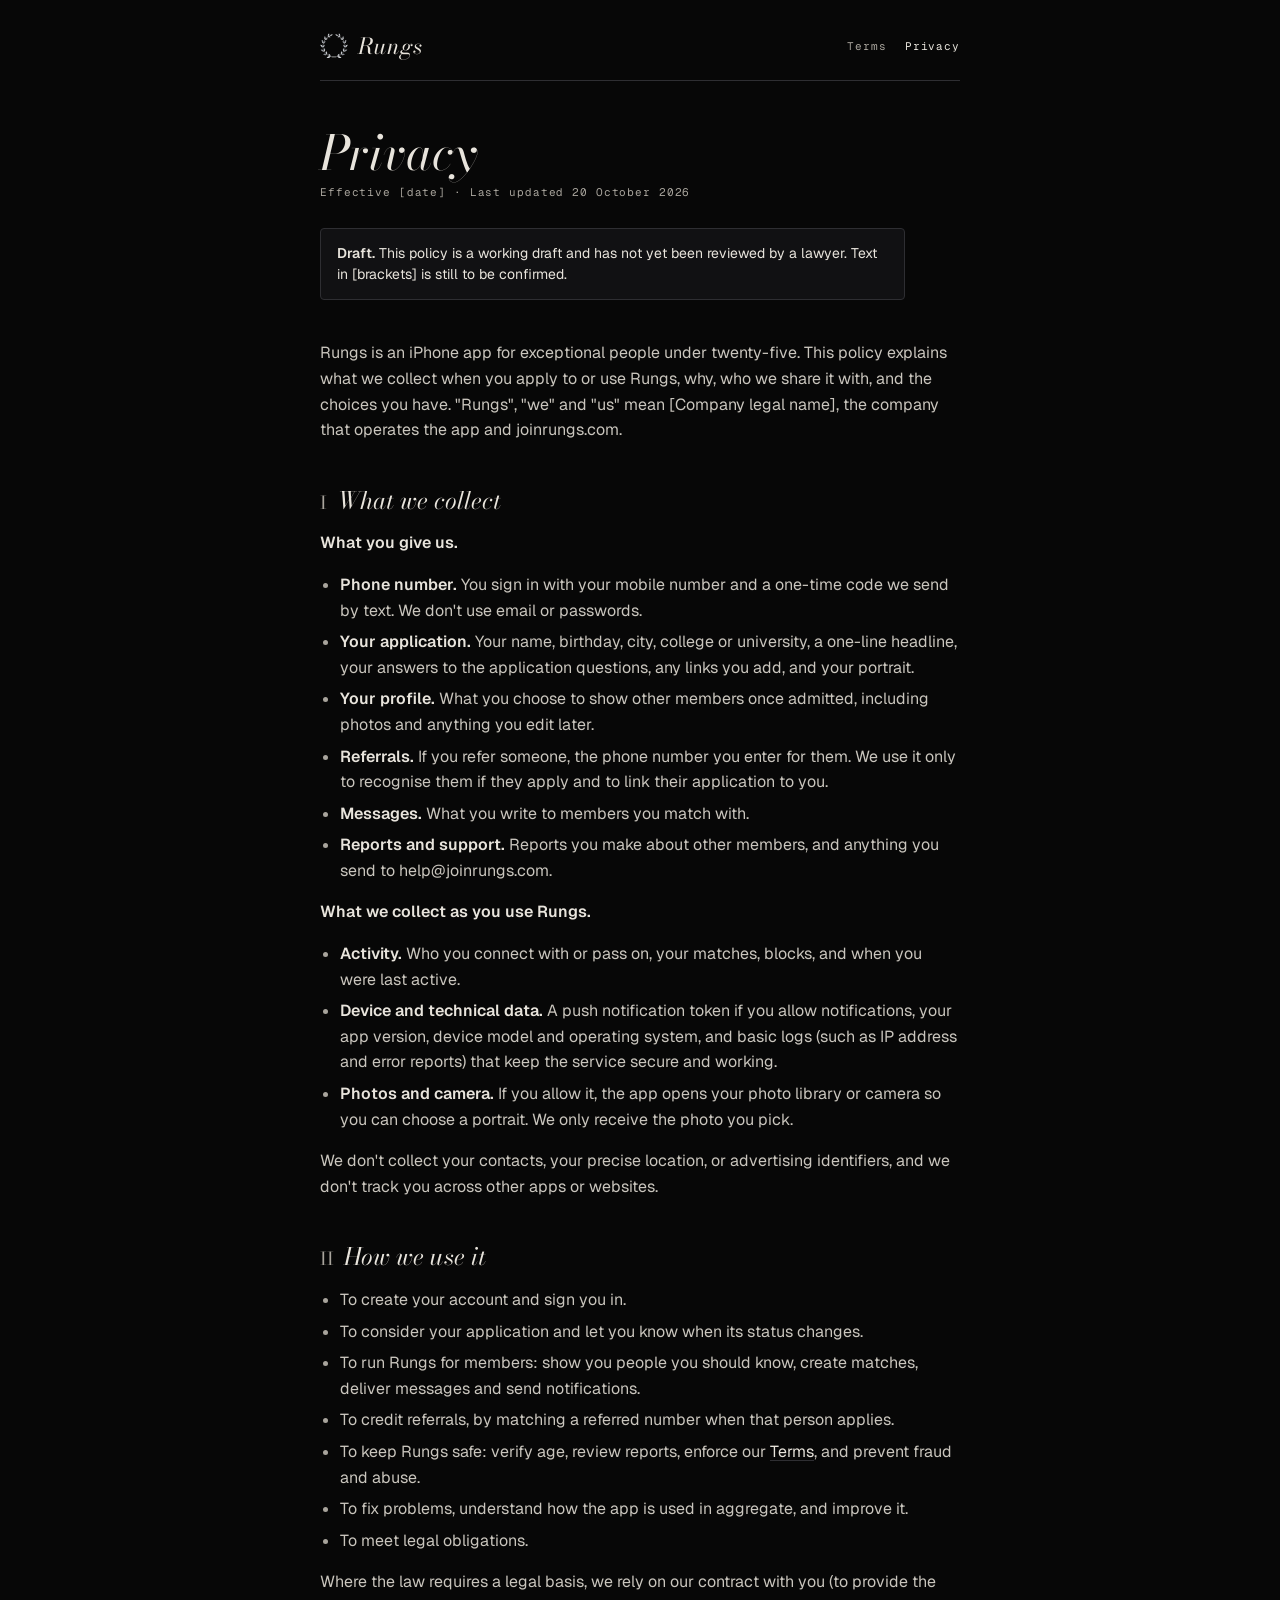
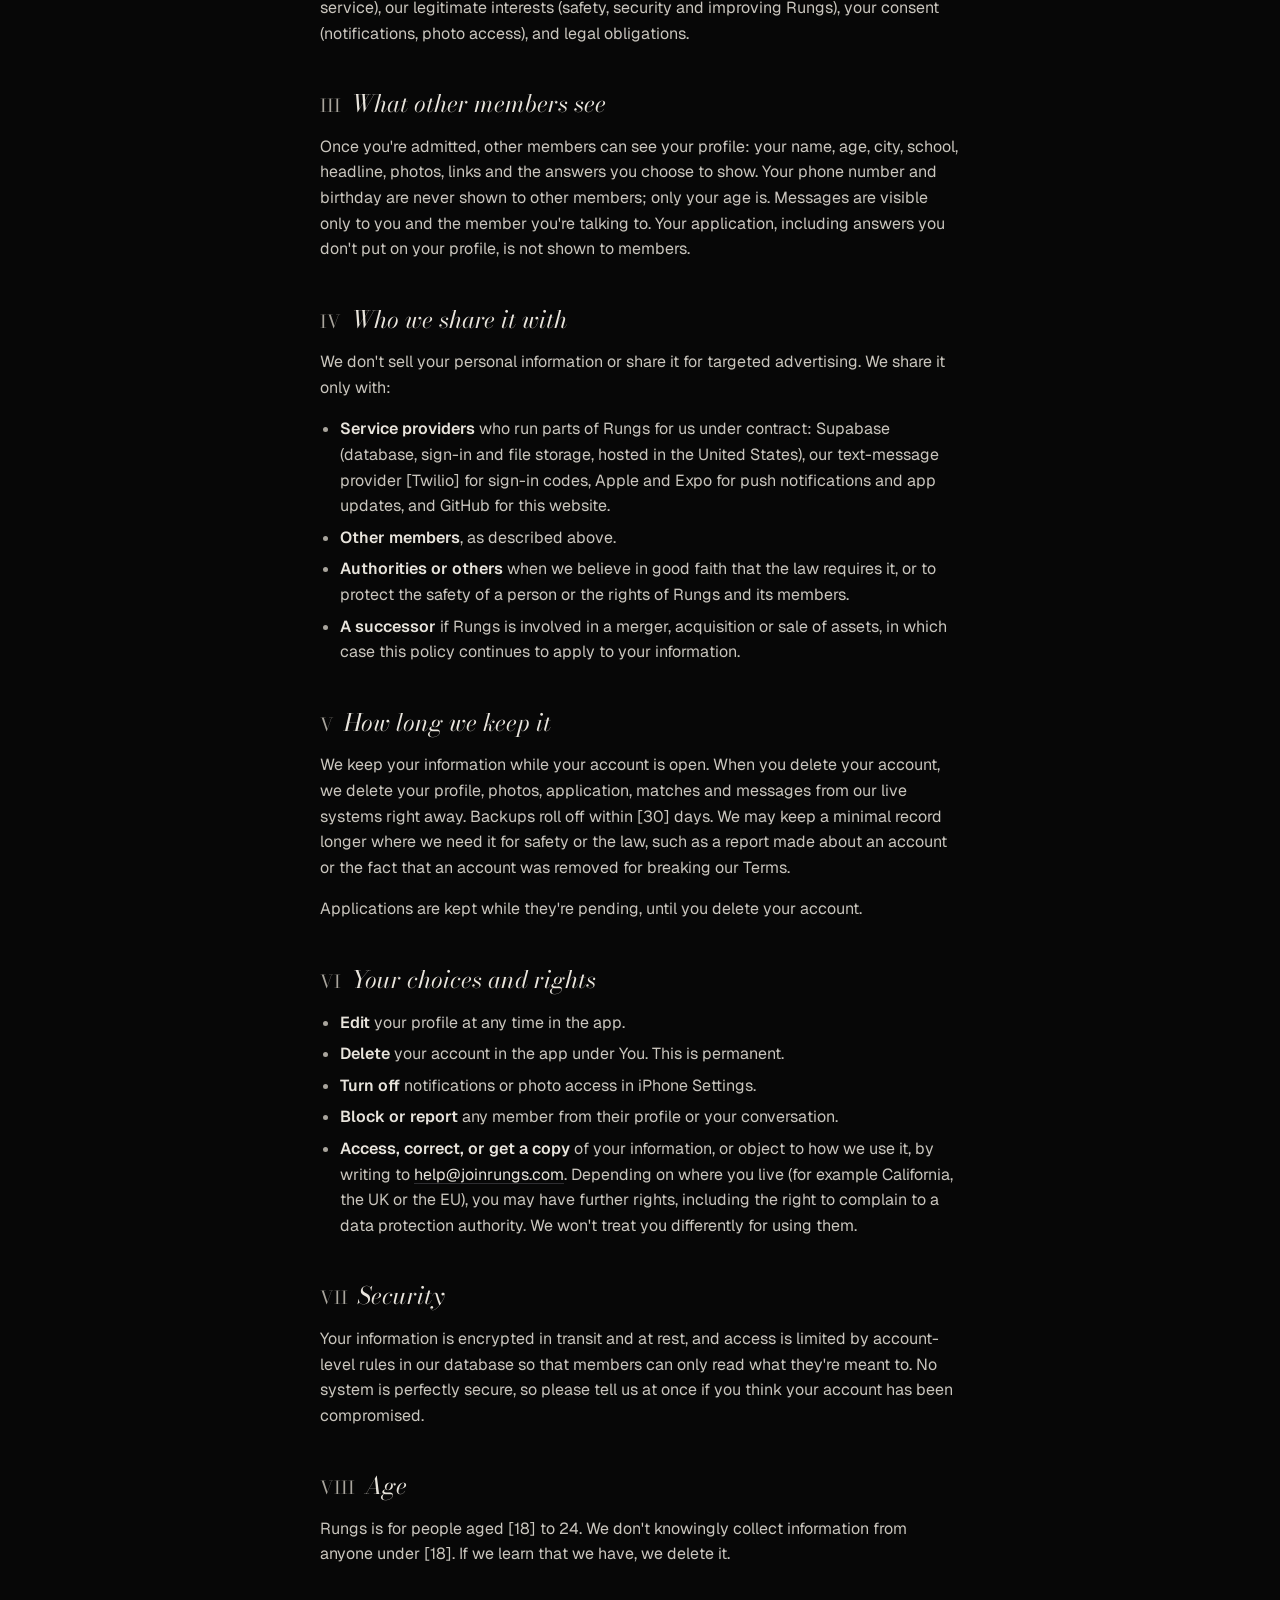
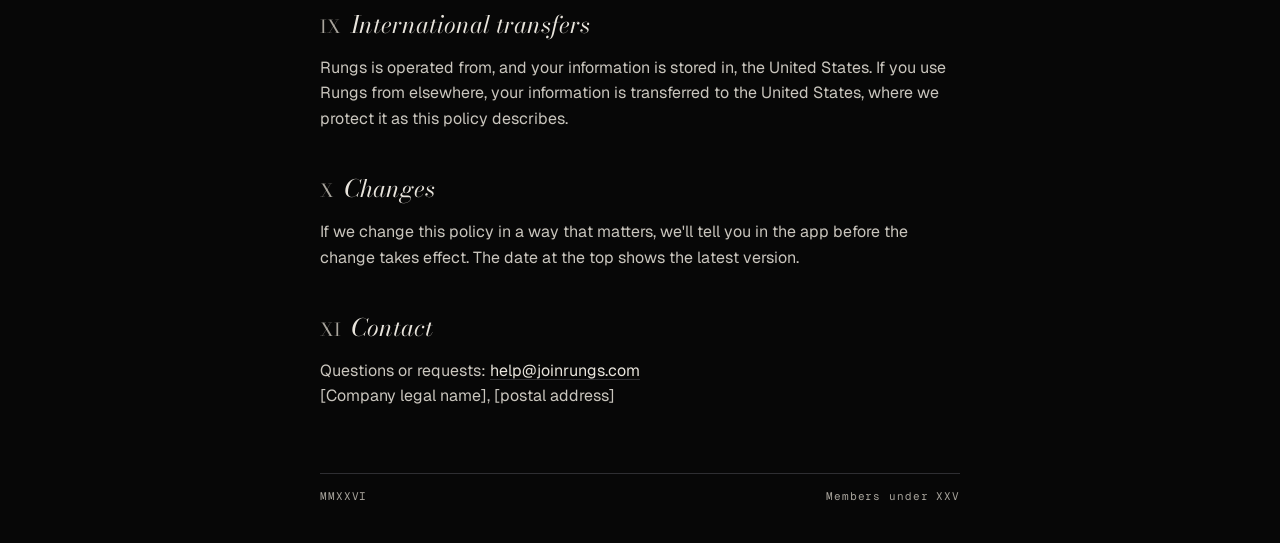
==== privacy/index.html @ 68bd5bdb "Add draft Terms and Privacy pages and footer links Draft legal pages at /terms/ and /privacy/ in the" ====
<!doctype html>
<html lang="en">
<head>
<meta charset="utf-8">
<meta name="viewport" content="width=device-width, initial-scale=1, viewport-fit=cover">
<title>Privacy · Rungs</title>
<meta name="description" content="How Rungs collects, uses and protects your information.">
<meta name="theme-color" content="#070707">
<link rel="icon" href="/favicon.svg" type="image/svg+xml">
<link rel="apple-touch-icon" href="/apple-touch-icon.png">
<link rel="preconnect" href="https://fonts.googleapis.com">
<link rel="preconnect" href="https://fonts.gstatic.com" crossorigin>
<link rel="stylesheet" href="https://fonts.googleapis.com/css2?family=Bodoni+Moda:ital,opsz,wght@0,6..96,400;1,6..96,400&family=Geist:wght@400;600&family=Geist+Mono&display=swap">
<link rel="stylesheet" href="/legal.css">
</head>
<body>
<div class="page">
  <header class="top">
    <a class="home" href="/"><img src="/favicon.svg" alt=""><span>Rungs</span></a>
    <nav><a href="/terms/">Terms</a><a href="/privacy/" aria-current="page">Privacy</a></nav>
  </header>

  <h1>Privacy</h1>
  <p class="meta">Effective [date] · Last updated 20 October 2026</p>
  <p class="draft"><strong>Draft.</strong> This policy is a working draft and has not yet been reviewed by a lawyer. Text in [brackets] is still to be confirmed.</p>

  <p>Rungs is an iPhone app for exceptional people under twenty-five. This policy explains what we collect when you apply to or use Rungs, why, who we share it with, and the choices you have. "Rungs", "we" and "us" mean [Company legal name], the company that operates the app and joinrungs.com.</p>

  <h2><span class="n">I</span>What we collect</h2>
  <p><strong>What you give us.</strong></p>
  <ul>
    <li><strong>Phone number.</strong> You sign in with your mobile number and a one-time code we send by text. We don't use email or passwords.</li>
    <li><strong>Your application.</strong> Your name, birthday, city, college or university, a one-line headline, your answers to the application questions, any links you add, and your portrait.</li>
    <li><strong>Your profile.</strong> What you choose to show other members once admitted, including photos and anything you edit later.</li>
    <li><strong>Referrals.</strong> If you refer someone, the phone number you enter for them. We use it only to recognise them if they apply and to link their application to you.</li>
    <li><strong>Messages.</strong> What you write to members you match with.</li>
    <li><strong>Reports and support.</strong> Reports you make about other members, and anything you send to help@joinrungs.com.</li>
  </ul>
  <p><strong>What we collect as you use Rungs.</strong></p>
  <ul>
    <li><strong>Activity.</strong> Who you connect with or pass on, your matches, blocks, and when you were last active.</li>
    <li><strong>Device and technical data.</strong> A push notification token if you allow notifications, your app version, device model and operating system, and basic logs (such as IP address and error reports) that keep the service secure and working.</li>
    <li><strong>Photos and camera.</strong> If you allow it, the app opens your photo library or camera so you can choose a portrait. We only receive the photo you pick.</li>
  </ul>
  <p>We don't collect your contacts, your precise location, or advertising identifiers, and we don't track you across other apps or websites.</p>

  <h2><span class="n">II</span>How we use it</h2>
  <ul>
    <li>To create your account and sign you in.</li>
    <li>To consider your application and let you know when its status changes.</li>
    <li>To run Rungs for members: show you people you should know, create matches, deliver messages and send notifications.</li>
    <li>To credit referrals, by matching a referred number when that person applies.</li>
    <li>To keep Rungs safe: verify age, review reports, enforce our <a href="/terms/">Terms</a>, and prevent fraud and abuse.</li>
    <li>To fix problems, understand how the app is used in aggregate, and improve it.</li>
    <li>To meet legal obligations.</li>
  </ul>
  <p>Where the law requires a legal basis, we rely on our contract with you (to provide the service), our legitimate interests (safety, security and improving Rungs), your consent (notifications, photo access), and legal obligations.</p>

  <h2><span class="n">III</span>What other members see</h2>
  <p>Once you're admitted, other members can see your profile: your name, age, city, school, headline, photos, links and the answers you choose to show. Your phone number and birthday are never shown to other members; only your age is. Messages are visible only to you and the member you're talking to. Your application, including answers you don't put on your profile, is not shown to members.</p>

  <h2><span class="n">IV</span>Who we share it with</h2>
  <p>We don't sell your personal information or share it for targeted advertising. We share it only with:</p>
  <ul>
    <li><strong>Service providers</strong> who run parts of Rungs for us under contract: Supabase (database, sign-in and file storage, hosted in the United States), our text-message provider [Twilio] for sign-in codes, Apple and Expo for push notifications and app updates, and GitHub for this website.</li>
    <li><strong>Other members</strong>, as described above.</li>
    <li><strong>Authorities or others</strong> when we believe in good faith that the law requires it, or to protect the safety of a person or the rights of Rungs and its members.</li>
    <li><strong>A successor</strong> if Rungs is involved in a merger, acquisition or sale of assets, in which case this policy continues to apply to your information.</li>
  </ul>

  <h2><span class="n">V</span>How long we keep it</h2>
  <p>We keep your information while your account is open. When you delete your account, we delete your profile, photos, application, matches and messages from our live systems right away. Backups roll off within [30] days. We may keep a minimal record longer where we need it for safety or the law, such as a report made about an account or the fact that an account was removed for breaking our Terms.</p>
  <p>Applications are kept while they're pending, until you delete your account.</p>

  <h2><span class="n">VI</span>Your choices and rights</h2>
  <ul>
    <li><strong>Edit</strong> your profile at any time in the app.</li>
    <li><strong>Delete</strong> your account in the app under You. This is permanent.</li>
    <li><strong>Turn off</strong> notifications or photo access in iPhone Settings.</li>
    <li><strong>Block or report</strong> any member from their profile or your conversation.</li>
    <li><strong>Access, correct, or get a copy</strong> of your information, or object to how we use it, by writing to <a href="mailto:help@joinrungs.com">help@joinrungs.com</a>. Depending on where you live (for example California, the UK or the EU), you may have further rights, including the right to complain to a data protection authority. We won't treat you differently for using them.</li>
  </ul>

  <h2><span class="n">VII</span>Security</h2>
  <p>Your information is encrypted in transit and at rest, and access is limited by account-level rules in our database so that members can only read what they're meant to. No system is perfectly secure, so please tell us at once if you think your account has been compromised.</p>

  <h2><span class="n">VIII</span>Age</h2>
  <p>Rungs is for people aged [18] to 24. We don't knowingly collect information from anyone under [18]. If we learn that we have, we delete it.</p>

  <h2><span class="n">IX</span>International transfers</h2>
  <p>Rungs is operated from, and your information is stored in, the United States. If you use Rungs from elsewhere, your information is transferred to the United States, where we protect it as this policy describes.</p>

  <h2><span class="n">X</span>Changes</h2>
  <p>If we change this policy in a way that matters, we'll tell you in the app before the change takes effect. The date at the top shows the latest version.</p>

  <h2><span class="n">XI</span>Contact</h2>
  <p>Questions or requests: <a href="mailto:help@joinrungs.com">help@joinrungs.com</a><br>[Company legal name], [postal address]</p>

  <footer><span>MMXXVI</span><span>Members under XXV</span></footer>
</div>
</body>
</html>
---- legal.css ----
/* Long-form pages (terms, privacy): obsidian ground, Bodoni for titles, Geist for reading. */
:root {
  --obsidian: #070707;
  --graphite: #111113;
  --line: #2E2E32;
  --marble: #E8E4DC;
  --marble-muted: #C9C5BD;
  --stone: #A8A49C;
  --display: "Bodoni Moda", "Didot", "Bodoni 72", Georgia, serif;
  --ui: "Geist", -apple-system, "Helvetica Neue", Arial, sans-serif;
  --mono: "Geist Mono", ui-monospace, "SF Mono", Menlo, monospace;
  color-scheme: dark;
}
* { box-sizing: border-box; }
html, body { margin: 0; }
body {
  background: var(--obsidian);
  color: var(--marble-muted);
  font: 400 16px/1.6 var(--ui);
  -webkit-font-smoothing: antialiased;
}
.page {
  max-width: 680px;
  margin: 0 auto;
  padding-block: max(32px, env(safe-area-inset-top, 0px)) max(40px, env(safe-area-inset-bottom, 0px));
  padding-left: max(20px, env(safe-area-inset-left, 0px));
  padding-right: max(20px, env(safe-area-inset-right, 0px));
}
.top {
  display: flex;
  align-items: center;
  justify-content: space-between;
  gap: 16px;
  padding-bottom: 20px;
  border-bottom: 1px solid var(--line);
}
.home { display: inline-flex; align-items: center; gap: 10px; color: var(--marble); text-decoration: none; }
.home img { width: 28px; height: 28px; }
.home span { font: italic 400 22px/1 var(--display); }
.top nav { display: flex; gap: 18px; font: 400 11px/1 var(--mono); letter-spacing: .08em; }
.top nav a { color: var(--stone); text-decoration: none; }
.top nav a[aria-current="page"], .top nav a:hover { color: var(--marble); }
h1 {
  margin: 48px 0 8px;
  font: italic 400 clamp(36px, 7vw, 48px)/1 var(--display);
  color: var(--marble);
  letter-spacing: -.01em;
}
.meta { margin: 0 0 28px; font: 400 11px/1.4 var(--mono); letter-spacing: .08em; color: var(--stone); }
.draft {
  margin: 0 0 40px;
  padding: 14px 16px;
  border: 1px solid var(--line);
  border-radius: 4px;
  background: var(--graphite);
  font-size: 14px;
  line-height: 1.5;
  color: var(--marble);
}
h2 {
  margin: 44px 0 12px;
  font: italic 400 24px/1.15 var(--display);
  color: var(--marble);
  text-wrap: balance;
}
h2 .n { font-style: normal; color: var(--stone); margin-right: 10px; font-size: 18px; }
p, li { max-width: 65ch; }
ul { padding-left: 20px; }
li { margin: 6px 0; }
li::marker { color: var(--stone); }
strong { color: var(--marble); font-weight: 600; }
a { color: var(--marble); text-underline-offset: 3px; text-decoration-color: var(--line); }
a:hover { text-decoration-color: var(--marble); }
a:focus-visible { outline: 1px solid var(--marble); outline-offset: 3px; }
footer {
  margin-top: 64px;
  padding-top: 16px;
  border-top: 1px solid var(--line);
  display: flex;
  justify-content: space-between;
  gap: 16px;
  font: 400 11px/1.2 var(--mono);
  letter-spacing: .08em;
  color: var(--stone);
}
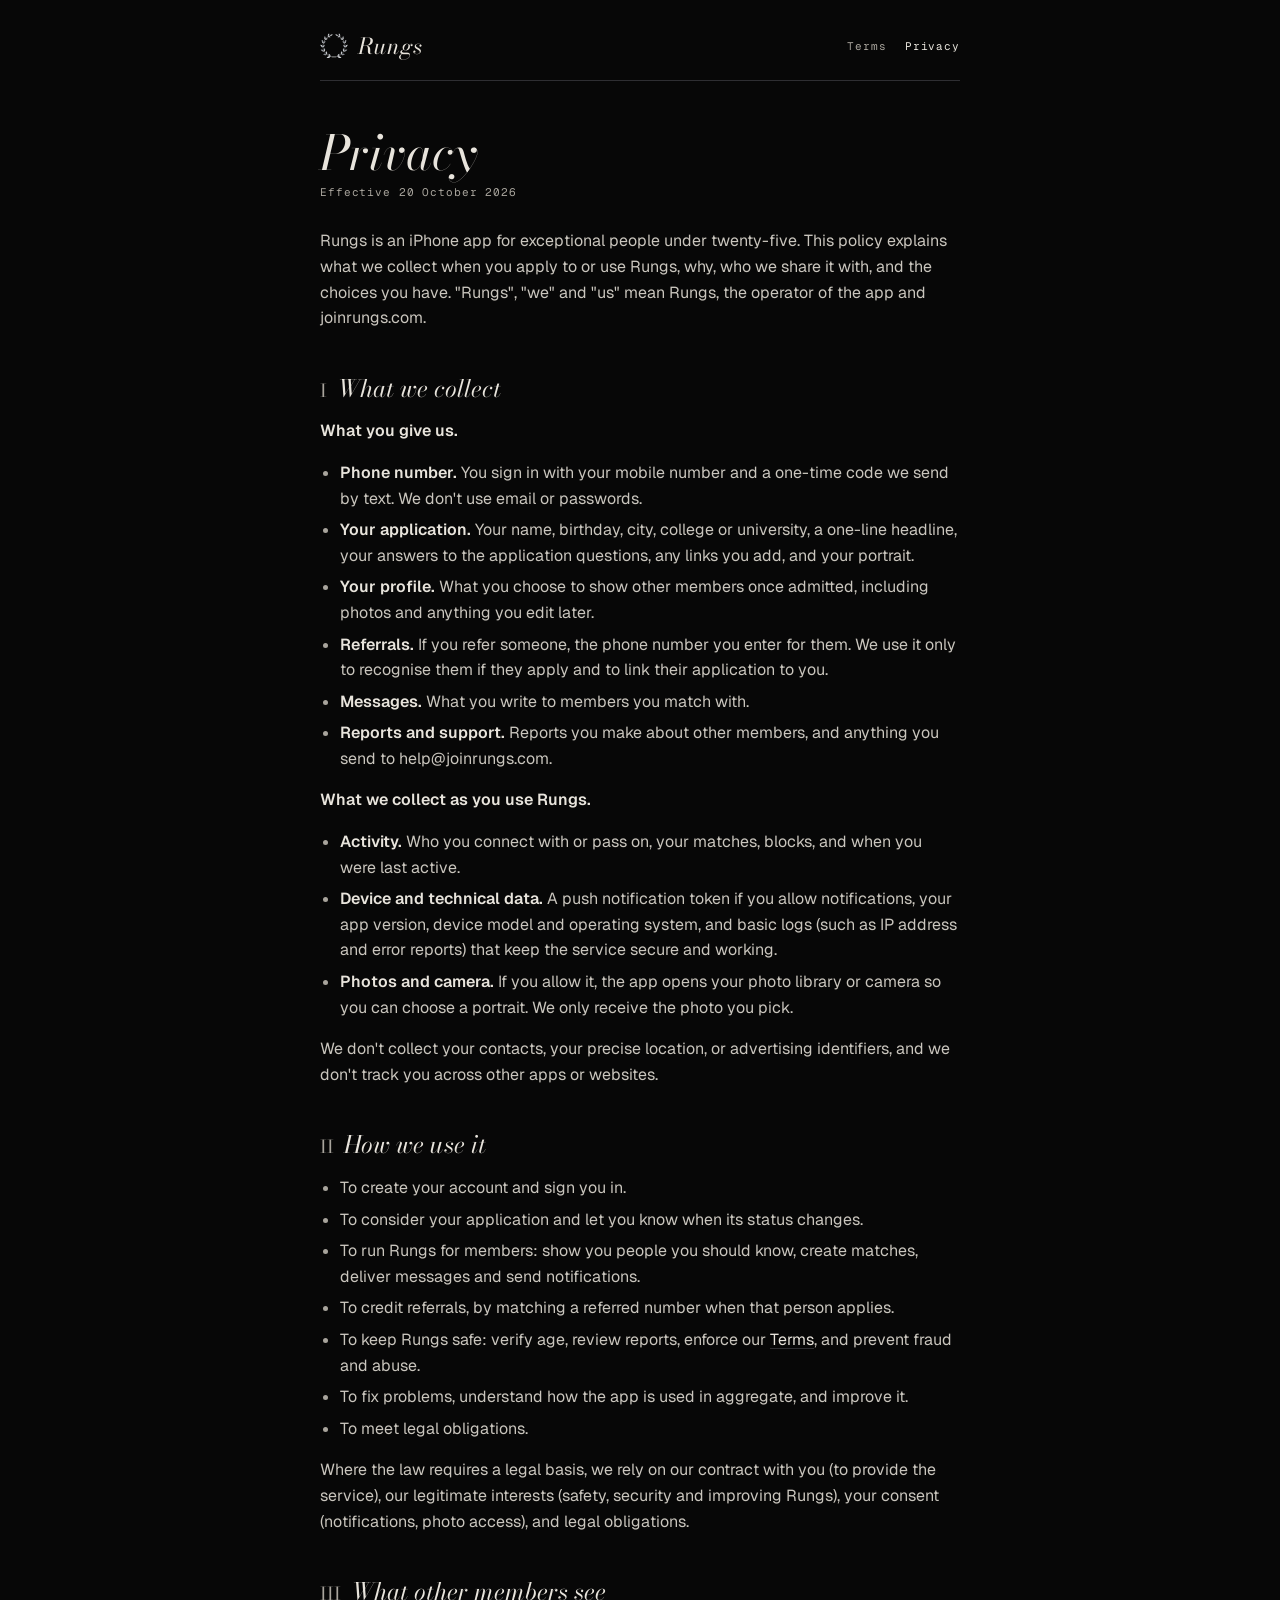
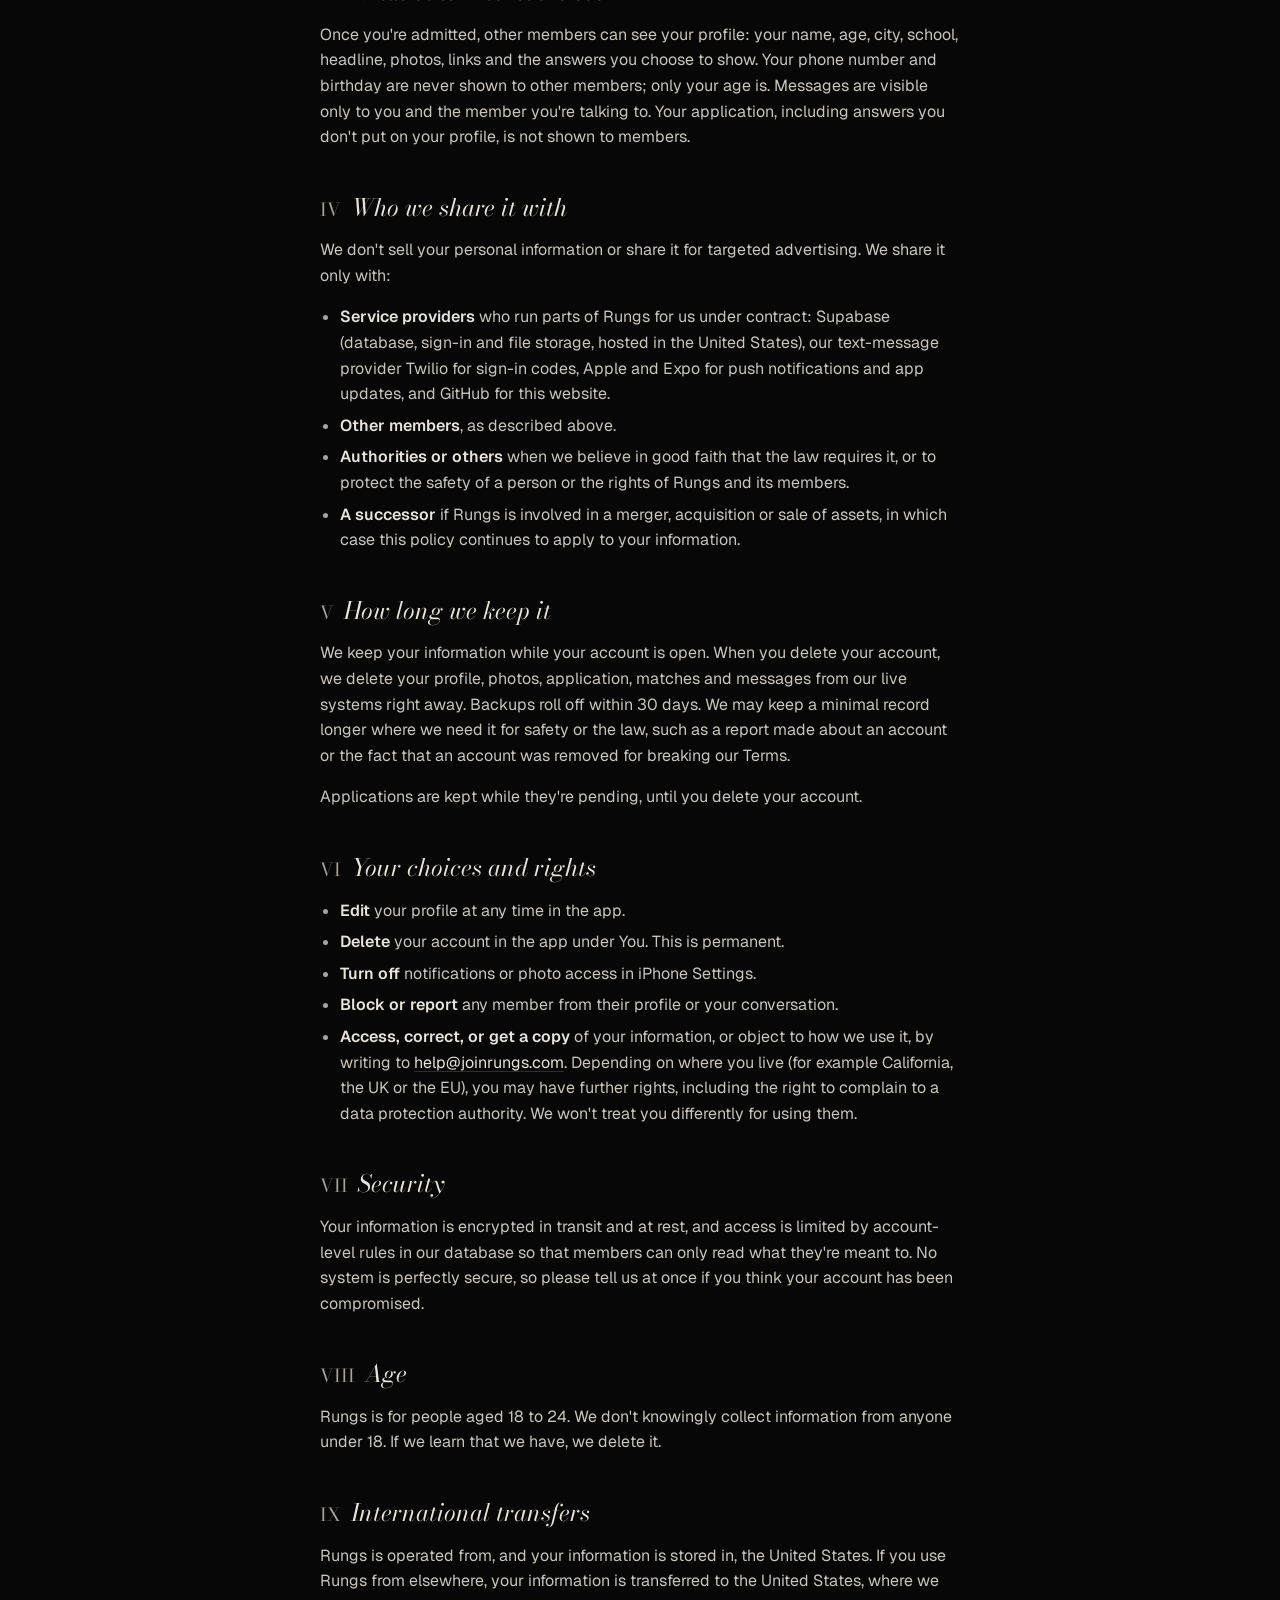
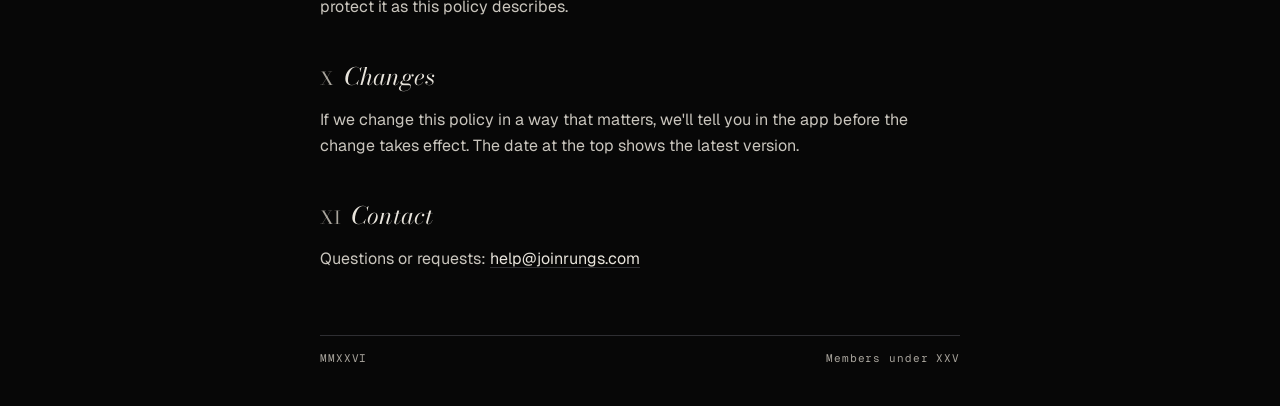
==== commit a39823ae: "Finalize Terms and Privacy for testing Remove the draft notice and placeholders: entity Rungs, effec" ====
--- a/privacy/index.html
+++ b/privacy/index.html
@@ -21,10 +21,9 @@
   </header>
 
   <h1>Privacy</h1>
-  <p class="meta">Effective [date] · Last updated 20 October 2026</p>
-  <p class="draft"><strong>Draft.</strong> This policy is a working draft and has not yet been reviewed by a lawyer. Text in [brackets] is still to be confirmed.</p>
+  <p class="meta">Effective 20 October 2026</p>
 
-  <p>Rungs is an iPhone app for exceptional people under twenty-five. This policy explains what we collect when you apply to or use Rungs, why, who we share it with, and the choices you have. "Rungs", "we" and "us" mean [Company legal name], the company that operates the app and joinrungs.com.</p>
+  <p>Rungs is an iPhone app for exceptional people under twenty-five. This policy explains what we collect when you apply to or use Rungs, why, who we share it with, and the choices you have. "Rungs", "we" and "us" mean Rungs, the operator of the app and joinrungs.com.</p>
 
   <h2><span class="n">I</span>What we collect</h2>
   <p><strong>What you give us.</strong></p>
@@ -62,14 +61,14 @@
   <h2><span class="n">IV</span>Who we share it with</h2>
   <p>We don't sell your personal information or share it for targeted advertising. We share it only with:</p>
   <ul>
-    <li><strong>Service providers</strong> who run parts of Rungs for us under contract: Supabase (database, sign-in and file storage, hosted in the United States), our text-message provider [Twilio] for sign-in codes, Apple and Expo for push notifications and app updates, and GitHub for this website.</li>
+    <li><strong>Service providers</strong> who run parts of Rungs for us under contract: Supabase (database, sign-in and file storage, hosted in the United States), our text-message provider Twilio for sign-in codes, Apple and Expo for push notifications and app updates, and GitHub for this website.</li>
     <li><strong>Other members</strong>, as described above.</li>
     <li><strong>Authorities or others</strong> when we believe in good faith that the law requires it, or to protect the safety of a person or the rights of Rungs and its members.</li>
     <li><strong>A successor</strong> if Rungs is involved in a merger, acquisition or sale of assets, in which case this policy continues to apply to your information.</li>
   </ul>
 
   <h2><span class="n">V</span>How long we keep it</h2>
-  <p>We keep your information while your account is open. When you delete your account, we delete your profile, photos, application, matches and messages from our live systems right away. Backups roll off within [30] days. We may keep a minimal record longer where we need it for safety or the law, such as a report made about an account or the fact that an account was removed for breaking our Terms.</p>
+  <p>We keep your information while your account is open. When you delete your account, we delete your profile, photos, application, matches and messages from our live systems right away. Backups roll off within 30 days. We may keep a minimal record longer where we need it for safety or the law, such as a report made about an account or the fact that an account was removed for breaking our Terms.</p>
   <p>Applications are kept while they're pending, until you delete your account.</p>
 
   <h2><span class="n">VI</span>Your choices and rights</h2>
@@ -85,7 +84,7 @@
   <p>Your information is encrypted in transit and at rest, and access is limited by account-level rules in our database so that members can only read what they're meant to. No system is perfectly secure, so please tell us at once if you think your account has been compromised.</p>
 
   <h2><span class="n">VIII</span>Age</h2>
-  <p>Rungs is for people aged [18] to 24. We don't knowingly collect information from anyone under [18]. If we learn that we have, we delete it.</p>
+  <p>Rungs is for people aged 18 to 24. We don't knowingly collect information from anyone under 18. If we learn that we have, we delete it.</p>
 
   <h2><span class="n">IX</span>International transfers</h2>
   <p>Rungs is operated from, and your information is stored in, the United States. If you use Rungs from elsewhere, your information is transferred to the United States, where we protect it as this policy describes.</p>
@@ -94,7 +93,7 @@
   <p>If we change this policy in a way that matters, we'll tell you in the app before the change takes effect. The date at the top shows the latest version.</p>
 
   <h2><span class="n">XI</span>Contact</h2>
-  <p>Questions or requests: <a href="mailto:help@joinrungs.com">help@joinrungs.com</a><br>[Company legal name], [postal address]</p>
+  <p>Questions or requests: <a href="mailto:help@joinrungs.com">help@joinrungs.com</a></p>
 
   <footer><span>MMXXVI</span><span>Members under XXV</span></footer>
 </div>
--- a/legal.css
+++ b/legal.css
@@ -47,16 +47,6 @@
   letter-spacing: -.01em;
 }
 .meta { margin: 0 0 28px; font: 400 11px/1.4 var(--mono); letter-spacing: .08em; color: var(--stone); }
-.draft {
-  margin: 0 0 40px;
-  padding: 14px 16px;
-  border: 1px solid var(--line);
-  border-radius: 4px;
-  background: var(--graphite);
-  font-size: 14px;
-  line-height: 1.5;
-  color: var(--marble);
-}
 h2 {
   margin: 44px 0 12px;
   font: italic 400 24px/1.15 var(--display);
